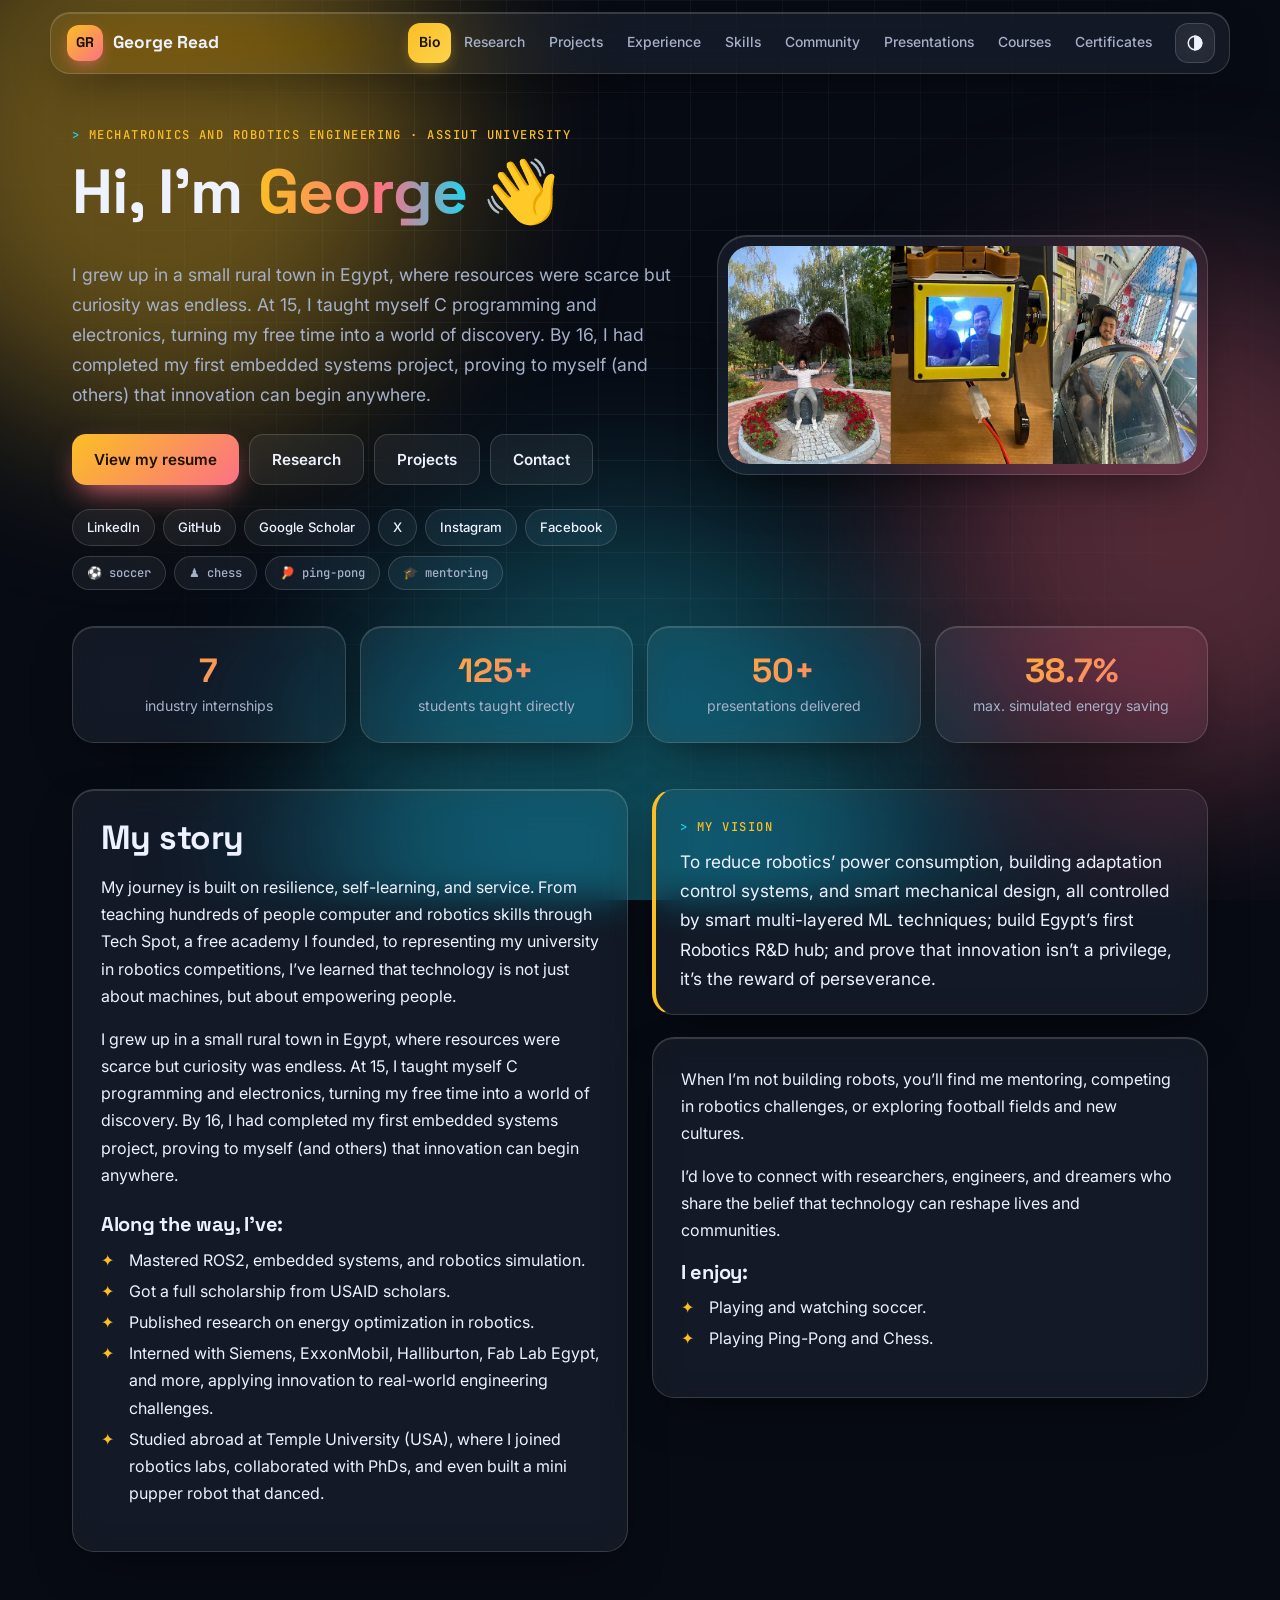
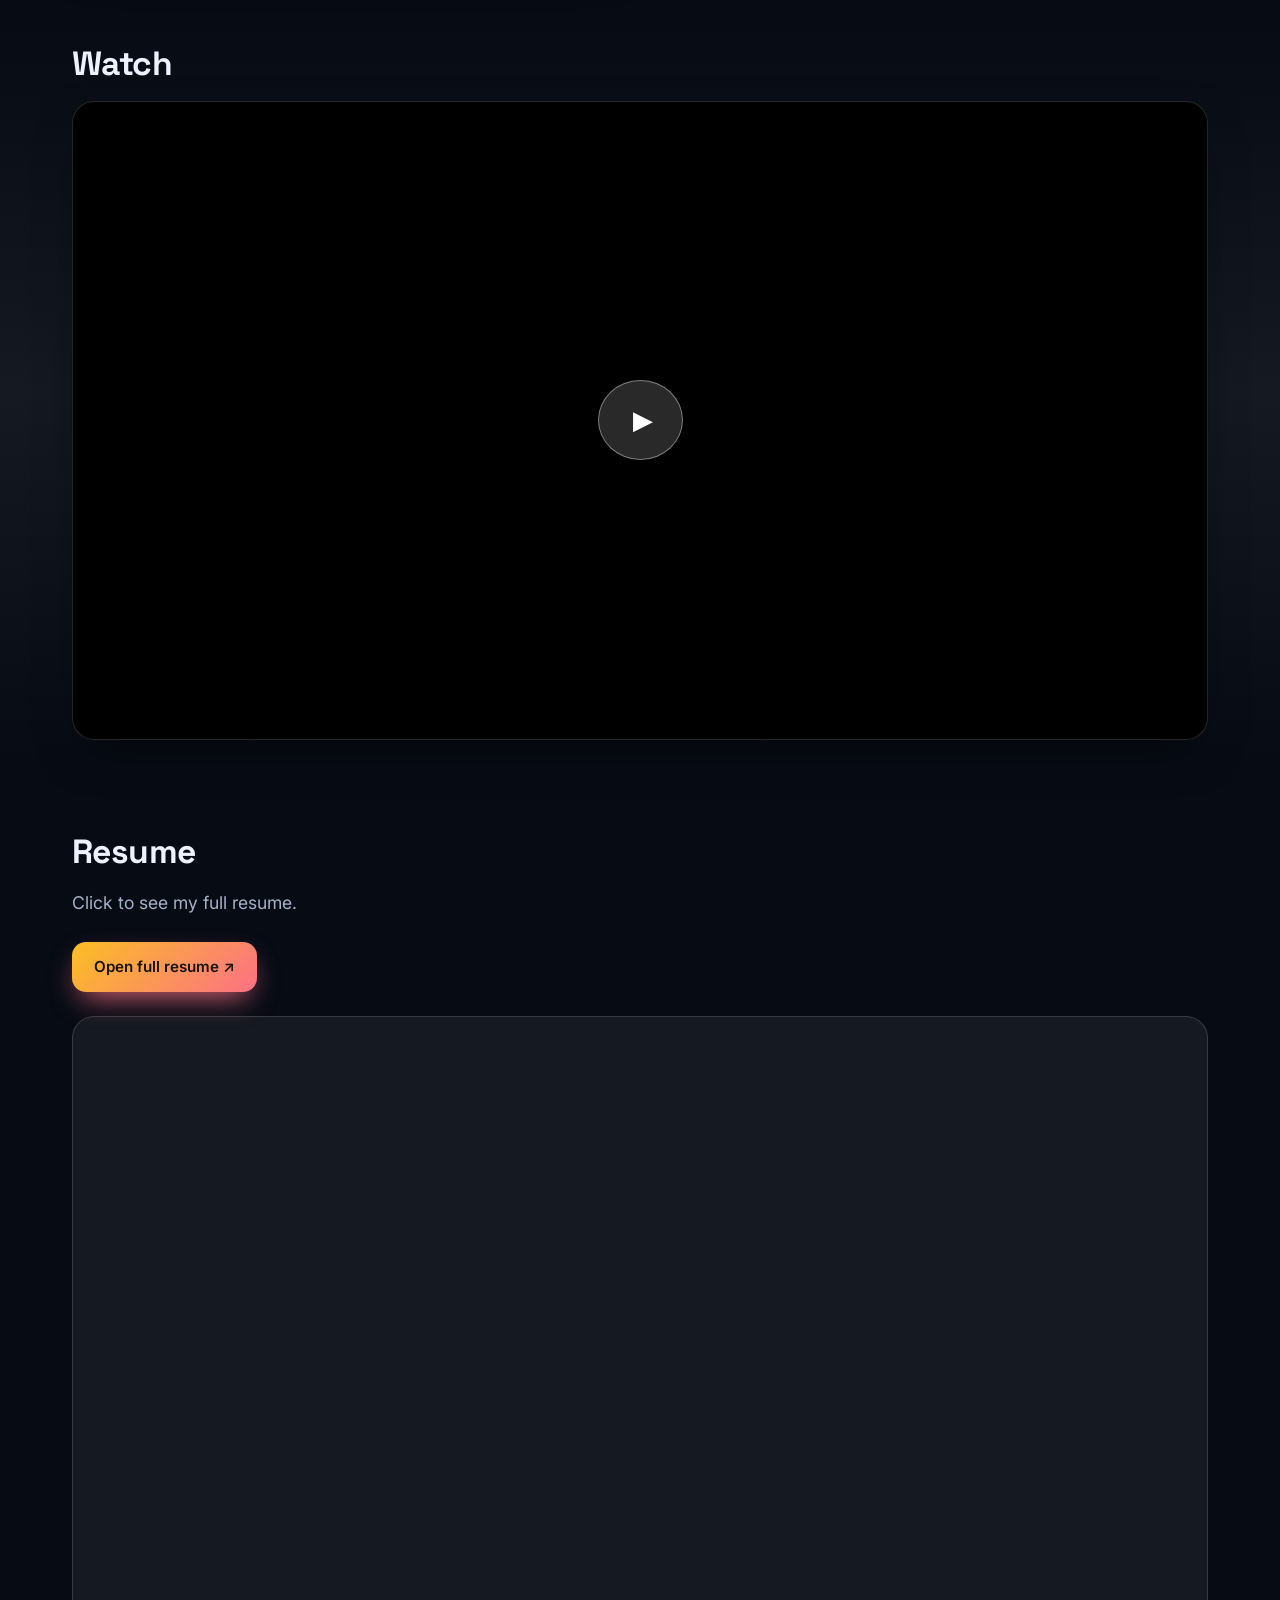
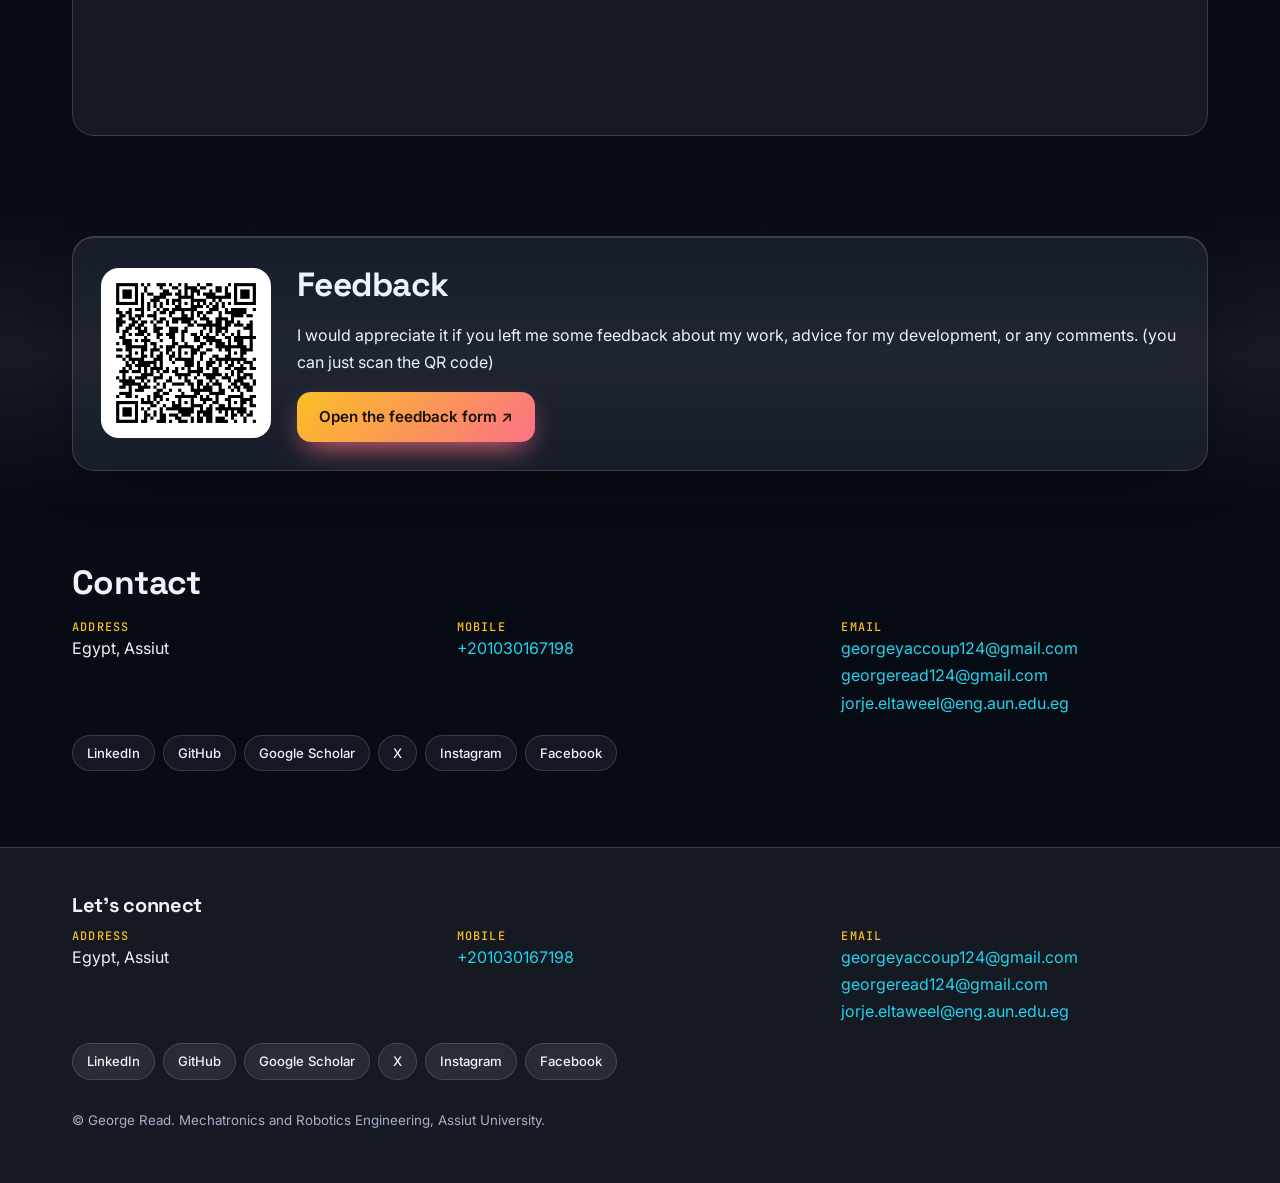
==== index.html @ 404cd370 "Upload portfolio project" ====
<!DOCTYPE html>
<html lang="en">
<head>
<meta charset="utf-8"><meta name="viewport" content="width=device-width,initial-scale=1">
<title>George Read | Mechatronics &amp; Robotics Engineer</title>
<meta name="description" content="George Read: Mechatronics and Robotics Engineering student at Assiut University. Robotics, ROS2, embedded systems, automation and energy-efficient control research.">
<meta property="og:type" content="website"><meta property="og:title" content="George Read | Mechatronics &amp; Robotics Engineer"><meta property="og:description" content="George Read: Mechatronics and Robotics Engineering student at Assiut University. Robotics, ROS2, embedded systems, automation and energy-efficient control research.">

<meta name="twitter:card" content="summary_large_image"><meta name="theme-color" content="#070b14"><meta name="color-scheme" content="dark light">
<link rel="icon" href="assets/favicon.svg" type="image/svg+xml">
<link rel="preconnect" href="https://fonts.googleapis.com"><link rel="preconnect" href="https://fonts.gstatic.com" crossorigin>
<link rel="stylesheet" href="https://fonts.googleapis.com/css2?family=Inter:wght@400;500;600&family=JetBrains+Mono:wght@400;500&family=Space+Grotesk:wght@500;700&display=swap">
<link rel="stylesheet" href="assets/css/style.css"><script type="application/ld+json">{"@context": "https://schema.org", "@type": "Person", "name": "George Yaccoup Altaweel Read", "alternateName": "George Read", "jobTitle": "Mechatronics and Robotics Engineer", "affiliation": {"@type": "CollegeOrUniversity", "name": "Assiut University"}, "address": {"@type": "PostalAddress", "addressLocality": "Assiut", "addressCountry": "EG"}, "email": "georgeyaccoup124@gmail.com", "telephone": "+201030167198", "sameAs": ["https://www.linkedin.com/in/george-yaccoup/", "https://github.com/georgeyaccoup", "https://scholar.google.com/citations?user=r1-InQ8AAAAJ&hl=en", "https://x.com/yaccoupgeorge", "https://www.instagram.com/george_yaccoup124/", "https://www.facebook.com/share/1CzhpdvQAa/"]}</script>
</head>
<body>
<div class="orbs" aria-hidden="true"><i></i><i></i><i></i></div>
<a class="skip" href="#main">Skip to content</a><div id="progress"></div>
<header class="nav"><div class="wrap">
<a class="brand" href="index.html"><span class="logo">GR</span>George Read</a>
<nav class="links" id="links" aria-label="Main"><a href="index.html" class="on" aria-current="page">Bio</a><a href="research.html">Research</a><a href="projects.html">Projects</a><a href="experience.html">Experience</a><a href="skills.html">Skills</a><a href="community.html">Community</a><a href="presentations.html">Presentations</a><a href="courses.html">Courses</a><a href="certificates.html">Certificates</a></nav>
<button class="icon-btn theme" id="theme" aria-label="Toggle light/dark theme"><svg width="18" height="18" viewBox="0 0 24 24" fill="none" stroke="currentColor" stroke-width="2" stroke-linecap="round"><circle cx="12" cy="12" r="9"/><path d="M12 3v18" /><path d="M12 3a9 9 0 0 1 0 18z" fill="currentColor"/></svg></button>
<button class="icon-btn burger" id="burger" aria-label="Menu" aria-expanded="false"><svg width="18" height="18" viewBox="0 0 24 24" fill="none" stroke="currentColor" stroke-width="2" stroke-linecap="round"><path d="M4 7h16M4 12h16M4 17h16"/></svg></button>
</div></header>
<main id="main"><section class="hero"><div class="wrap grid"><div class="rv">
<span class="eyebrow">Mechatronics and Robotics Engineering · Assiut University</span>
<h1>Hi, I’m <span class="grad">George</span> 👋</h1>
<p class="lead">I grew up in a small rural town in Egypt, where resources were scarce but curiosity was endless. At 15, I taught myself C programming and electronics, turning my free time into a world of discovery. By 16, I had completed my first embedded systems project, proving to myself (and others) that innovation can begin anywhere.</p>
<div class="btns"><a class="btn pri" href="#resume">View my resume</a><a class="btn" href="research.html">Research</a><a class="btn" href="projects.html">Projects</a><a class="btn" href="#contact">Contact</a></div>
<div class="pills"><a class="pill" href="https://www.linkedin.com/in/george-yaccoup/" target="_blank" rel="noopener">LinkedIn</a><a class="pill" href="https://github.com/georgeyaccoup" target="_blank" rel="noopener">GitHub</a><a class="pill" href="https://scholar.google.com/citations?user=r1-InQ8AAAAJ&amp;hl=en" target="_blank" rel="noopener">Google Scholar</a><a class="pill" href="https://x.com/yaccoupgeorge" target="_blank" rel="noopener">X</a><a class="pill" href="https://www.instagram.com/george_yaccoup124/" target="_blank" rel="noopener">Instagram</a><a class="pill" href="https://www.facebook.com/share/1CzhpdvQAa/" target="_blank" rel="noopener">Facebook</a></div>
<div class="pills"><span class="pill fun">⚽ soccer</span><span class="pill fun">♟ chess</span><span class="pill fun">🏓 ping-pong</span><span class="pill fun">🎓 mentoring</span></div>
</div><div class="hero-img rv"><a href="assets/img/bio/george-read-hero-banner-p0.webp" data-lb="hero" data-cap="George Read"><img src="assets/img/bio/george-read-hero-banner-p0.webp" width="640" height="297" alt="George Read: robotics and engineering highlights"></a></div></div></section><div class="wrap"><div class="stats"><div class="stat rv"><b data-count="7" data-suffix="">7</b><span>industry internships</span></div><div class="stat rv"><b data-count="125" data-suffix="+">125+</b><span>students taught directly</span></div><div class="stat rv"><b data-count="50" data-suffix="+">50+</b><span>presentations delivered</span></div><div class="stat rv"><b data-count="38.7" data-suffix="%">38.7%</b><span>max. simulated energy saving</span></div></div></div><section class="sec"><div class="wrap"><div class="two"><div class="card rv"><h2>My story</h2><p>My journey is built on resilience, self-learning, and service. From teaching hundreds of people computer and robotics skills through Tech Spot, a free academy I founded, to representing my university in robotics competitions, I’ve learned that technology is not just about machines, but about empowering people.</p><p>I grew up in a small rural town in Egypt, where resources were scarce but curiosity was endless. At 15, I taught myself C programming and electronics, turning my free time into a world of discovery. By 16, I had completed my first embedded systems project, proving to myself (and others) that innovation can begin anywhere.</p>
<h3 style="margin-top:1.2em">Along the way, I’ve:</h3><ul class="check"><li>Mastered ROS2, embedded systems, and robotics simulation.</li><li>Got a full scholarship from USAID scholars.</li><li>Published research on energy optimization in robotics.</li><li>Interned with Siemens, ExxonMobil, Halliburton, Fab Lab Egypt, and more, applying innovation to real-world engineering challenges.</li><li>Studied abroad at Temple University (USA), where I joined robotics labs, collaborated with PhDs, and even built a mini pupper robot that danced.</li></ul></div>
<div><div class="quote rv"><span class="eyebrow">My vision</span><p style="margin:0">To reduce robotics’ power consumption, building adaptation control systems, and smart mechanical design, all controlled by smart multi-layered ML techniques; build Egypt’s first Robotics R&amp;D hub; and prove that innovation isn’t a privilege, it’s the reward of perseverance.</p></div>
<div class="card rv" style="margin-top:22px"><p>When I’m not building robots, you’ll find me mentoring, competing in robotics challenges, or exploring football fields and new cultures.</p><p>I’d love to connect with researchers, engineers, and dreamers who share the belief that technology can reshape lives and communities.</p><h3>I enjoy:</h3><ul class="check"><li>Playing and watching soccer.</li><li>Playing Ping-Pong and Chess.</li></ul></div></div></div></div></section><section class="sec alt"><div class="wrap"><h2>Watch</h2><div class="vid" data-yt="Rc7--QmobW4" data-title="George Read: introduction video"><button type="button" aria-label="Play video: George Read: introduction video"></button></div></div></section><section class="sec" id="resume"><div class="wrap"><h2>Resume</h2><p class="lead">Click to see my full resume.</p>
<div class="btns"><a class="btn pri" href="https://drive.google.com/file/d/1xLezP3o81pXRpRXxeOxk9F3aaRt-gBpb/view?usp=sharing" target="_blank" rel="noopener">Open full resume ↗</a></div>
<iframe class="frame" src="https://drive.google.com/file/d/1xLezP3o81pXRpRXxeOxk9F3aaRt-gBpb/preview" title="George Read resume" loading="lazy"></iframe></div></section><section class="sec alt"><div class="wrap"><div class="card fb"><img src="assets/img/feedback-qr.png" width="170" height="170" alt="QR code linking to the feedback form"><div><h2>Feedback</h2><p>I would appreciate it if you left me some feedback about my work, advice for my development, or any comments. (you can just scan the QR code)</p><a class="btn pri" href="https://docs.google.com/forms/d/e/1FAIpQLSd8nn_WpLrHY5jV5SJzPiBdSsbkWQz-CBs0Tmbnlb9qqT5AoQ/viewform?usp=sharing" target="_blank" rel="noopener">Open the feedback form ↗</a></div></div></div></section><section class="sec" id="contact"><div class="wrap"><h2>Contact</h2><div class="contact"><div><b>Address</b>Egypt, Assiut</div><div><b>Mobile</b><a href="tel:+201030167198">+201030167198</a></div><div><b>Email</b><a href="mailto:georgeyaccoup124@gmail.com">georgeyaccoup124@gmail.com</a><br><a href="mailto:georgeread124@gmail.com">georgeread124@gmail.com</a><br><a href="mailto:jorje.eltaweel@eng.aun.edu.eg">jorje.eltaweel@eng.aun.edu.eg</a></div></div><div class="pills" style="margin-top:18px"><a class="pill" href="https://www.linkedin.com/in/george-yaccoup/" target="_blank" rel="noopener">LinkedIn</a><a class="pill" href="https://github.com/georgeyaccoup" target="_blank" rel="noopener">GitHub</a><a class="pill" href="https://scholar.google.com/citations?user=r1-InQ8AAAAJ&amp;hl=en" target="_blank" rel="noopener">Google Scholar</a><a class="pill" href="https://x.com/yaccoupgeorge" target="_blank" rel="noopener">X</a><a class="pill" href="https://www.instagram.com/george_yaccoup124/" target="_blank" rel="noopener">Instagram</a><a class="pill" href="https://www.facebook.com/share/1CzhpdvQAa/" target="_blank" rel="noopener">Facebook</a></div></div></section></main>
<footer><div class="wrap"><h3>Let’s connect</h3><div class="contact"><div><b>Address</b>Egypt, Assiut</div><div><b>Mobile</b><a href="tel:+201030167198">+201030167198</a></div><div><b>Email</b><a href="mailto:georgeyaccoup124@gmail.com">georgeyaccoup124@gmail.com</a><br><a href="mailto:georgeread124@gmail.com">georgeread124@gmail.com</a><br><a href="mailto:jorje.eltaweel@eng.aun.edu.eg">jorje.eltaweel@eng.aun.edu.eg</a></div></div><div class="pills" style="margin-top:18px"><a class="pill" href="https://www.linkedin.com/in/george-yaccoup/" target="_blank" rel="noopener">LinkedIn</a><a class="pill" href="https://github.com/georgeyaccoup" target="_blank" rel="noopener">GitHub</a><a class="pill" href="https://scholar.google.com/citations?user=r1-InQ8AAAAJ&amp;hl=en" target="_blank" rel="noopener">Google Scholar</a><a class="pill" href="https://x.com/yaccoupgeorge" target="_blank" rel="noopener">X</a><a class="pill" href="https://www.instagram.com/george_yaccoup124/" target="_blank" rel="noopener">Instagram</a><a class="pill" href="https://www.facebook.com/share/1CzhpdvQAa/" target="_blank" rel="noopener">Facebook</a></div><p style="margin-top:26px"><small>© George Read. Mechatronics and Robotics Engineering, Assiut University.</small></p></div></footer>
<script src="assets/js/app.js" defer></script>
</body></html>
---- assets/css/style.css ----
/* ===== George Read | glass theme: midnight + desert gold + coral + electric cyan ===== */
:root{--bg:#070b14;--text:#eef2ff;--muted:#a6b1c9;--glass:rgba(255,255,255,.06);--glass2:rgba(255,255,255,.1);--edge:rgba(255,255,255,.15);--edge2:rgba(255,255,255,.3);
--gold:#fbbf24;--coral:#fb7185;--cyan:#22d3ee;--ink:#1a1205;--accent:var(--cyan);--shadow:0 18px 50px -18px rgba(0,0,0,.65);--grid:rgba(255,255,255,.045);
--o1:rgba(251,191,36,.38);--o2:rgba(251,113,133,.30);--o3:rgba(34,211,238,.30);--r:22px;--max:1180px;color-scheme:dark}
:root[data-theme="light"]{--bg:#fdf5e6;--text:#1c1633;--muted:#5d5873;--glass:rgba(255,255,255,.55);--glass2:rgba(255,255,255,.78);--edge:rgba(255,255,255,.9);--edge2:rgba(120,90,40,.28);
--gold:#d97706;--coral:#e11d48;--cyan:#0e7490;--accent:#0e7490;--shadow:0 18px 44px -20px rgba(120,80,20,.35);--grid:rgba(60,40,10,.06);
--o1:rgba(251,191,36,.55);--o2:rgba(251,113,133,.35);--o3:rgba(34,211,238,.35);color-scheme:light}
*{box-sizing:border-box}html{scroll-behavior:smooth;scroll-padding-top:100px}
body{margin:0;background:var(--bg);color:var(--text);font:16px/1.7 Inter,system-ui,-apple-system,"Segoe UI",Roboto,sans-serif;-webkit-font-smoothing:antialiased;min-height:100vh;position:relative}
body:before{content:"";position:fixed;inset:0;z-index:-1;pointer-events:none;background-image:linear-gradient(var(--grid) 1px,transparent 1px),linear-gradient(90deg,var(--grid) 1px,transparent 1px);background-size:46px 46px;-webkit-mask-image:radial-gradient(ellipse at 50% 30%,#000 25%,transparent 78%);mask-image:radial-gradient(ellipse at 50% 30%,#000 25%,transparent 78%)}
.orbs{position:fixed;inset:0;z-index:-2;overflow:hidden;pointer-events:none}.orbs i{position:absolute;border-radius:50%;filter:blur(90px);animation:drift 24s ease-in-out infinite alternate}
.orbs i:nth-child(1){width:560px;height:560px;background:var(--o1);top:-140px;left:-120px}.orbs i:nth-child(2){width:520px;height:520px;background:var(--o2);top:30vh;right:-160px;animation-delay:-8s}.orbs i:nth-child(3){width:600px;height:600px;background:var(--o3);bottom:-220px;left:25vw;animation-delay:-15s}
@keyframes drift{to{transform:translate(70px,50px) scale(1.12)}}
h1,h2,h3,h4{font-family:"Space Grotesk",Inter,system-ui,sans-serif;line-height:1.18;margin:0 0 .5em;letter-spacing:-.015em}
h1{font-size:clamp(2.2rem,5.4vw,3.9rem);font-weight:700}h2{font-size:clamp(1.5rem,3vw,2.1rem)}h3{font-size:1.25rem}h4{font-size:1.02rem}
p{margin:0 0 1em}a{color:var(--accent);text-decoration:none}a:hover{text-decoration:underline}
img{max-width:100%;height:auto;display:block}ul{padding-left:1.2em;margin:0 0 1em}li{margin:.25em 0}
.wrap{max-width:var(--max);margin:0 auto;padding:0 22px}.sec{padding:46px 0}.sec.alt{background:linear-gradient(180deg,transparent,var(--glass),transparent)}
.skip{position:absolute;left:-999px}.skip:focus{left:12px;top:12px;background:var(--gold);color:var(--ink);padding:8px 14px;border-radius:10px;z-index:99}
#progress{position:fixed;top:0;left:0;height:3px;width:0;background:linear-gradient(90deg,var(--gold),var(--coral),var(--cyan));z-index:60}
/* glass primitive */
.card,.stat,.quote,.file,.pill,.chip,.search,.icon-btn,.nav .wrap,.hero-img,.fb img{background:var(--glass);border:1px solid var(--edge);-webkit-backdrop-filter:blur(18px) saturate(160%);backdrop-filter:blur(18px) saturate(160%)}
@supports not (backdrop-filter:blur(1px)){.card,.stat,.quote,.file,.pill,.chip,.search,.icon-btn,.nav .wrap{background:color-mix(in srgb,var(--bg) 85%,#fff 8%)}}
.card,.stat,.file{position:relative;box-shadow:var(--shadow),inset 0 1px 0 var(--edge);overflow:hidden}
.card:before,.stat:before,.file:before{content:"";position:absolute;inset:0;border-radius:inherit;pointer-events:none;opacity:0;transition:opacity .35s;background:radial-gradient(420px circle at var(--mx,50%) var(--my,0%),rgba(255,255,255,.13),transparent 60%)}
.card:hover:before,.stat:hover:before,.file:hover:before{opacity:1}
/* nav */
.nav{position:sticky;top:12px;z-index:50;padding:0 12px}
.nav .wrap{display:flex;align-items:center;gap:12px;height:62px;border-radius:20px;padding:0 14px 0 16px;max-width:var(--max);box-shadow:var(--shadow),inset 0 1px 0 var(--edge)}
.brand{display:flex;align-items:center;gap:10px;font-family:"Space Grotesk",sans-serif;font-weight:700;color:var(--text);font-size:1.08rem;white-space:nowrap}.brand:hover{text-decoration:none}
.logo{width:36px;height:36px;border-radius:12px;display:grid;place-items:center;background:linear-gradient(135deg,var(--gold),var(--coral));color:var(--ink);font-size:.88rem;font-weight:700;box-shadow:0 6px 18px -6px var(--coral)}
.links{display:flex;gap:2px;margin-left:auto;flex-wrap:nowrap}.links a{color:var(--muted);padding:8px 11px;border-radius:12px;font-size:.87rem;font-weight:500;white-space:nowrap;transition:.2s}
.links a:hover{color:var(--text);background:var(--glass2);text-decoration:none}.links a.on{color:var(--ink);background:linear-gradient(135deg,var(--gold),#fcd34d);font-weight:600;box-shadow:0 6px 18px -8px var(--gold)}
.icon-btn{color:var(--text);width:40px;height:40px;border-radius:13px;cursor:pointer;display:grid;place-items:center}.icon-btn:hover{border-color:var(--edge2)}.burger{display:none}
@media(max-width:1080px){.burger{display:grid;margin-left:0}.icon-btn.theme{margin-left:auto}.links{position:fixed;top:86px;left:12px;right:12px;flex-direction:column;margin:0;padding:12px;border-radius:20px;background:color-mix(in srgb,var(--bg) 78%,transparent);border:1px solid var(--edge);-webkit-backdrop-filter:blur(24px);backdrop-filter:blur(24px);display:none;box-shadow:var(--shadow)}.links.open{display:flex}.links a{font-size:1rem;padding:12px 14px}}
/* hero + headings */
.hero{padding:58px 0 30px}.hero .grid{display:grid;grid-template-columns:1.1fr .9fr;gap:44px;align-items:center}@media(max-width:900px){.hero .grid{grid-template-columns:1fr}}
.eyebrow{display:inline-block;font:500 .76rem "JetBrains Mono",ui-monospace,Menlo,monospace;letter-spacing:.12em;text-transform:uppercase;color:var(--gold);margin-bottom:1em}.eyebrow:before{content:"> ";color:var(--cyan)}
.grad{background:linear-gradient(90deg,var(--gold),var(--coral) 60%,var(--cyan));-webkit-background-clip:text;background-clip:text;color:transparent}
.lead{font-size:1.1rem;color:var(--muted);max-width:60ch}
.hero-img{border-radius:30px;padding:10px;box-shadow:var(--shadow),inset 0 1px 0 var(--edge);transform:rotate(1.2deg);transition:transform .5s}.hero-img:hover{transform:rotate(0)}.hero-img img{border-radius:22px}
.btns{display:flex;flex-wrap:wrap;gap:10px;margin:24px 0}
.btn{display:inline-flex;align-items:center;gap:8px;padding:12px 22px;border-radius:14px;font-weight:600;color:var(--text);background:var(--glass);border:1px solid var(--edge);-webkit-backdrop-filter:blur(14px);backdrop-filter:blur(14px);cursor:pointer;font-size:.95rem;transition:.25s}
.btn:hover{text-decoration:none;transform:translateY(-2px);border-color:var(--edge2);box-shadow:var(--shadow)}
.btn.pri{background:linear-gradient(135deg,var(--gold),var(--coral));color:var(--ink);border:0;box-shadow:0 12px 30px -10px var(--coral)}
.pills{display:flex;flex-wrap:wrap;gap:8px;margin-top:10px}.pill{font-size:.82rem;padding:6px 14px;border-radius:99px;color:var(--text);font-weight:500}
a.pill:hover{border-color:var(--gold);color:var(--gold);text-decoration:none}.pill.fun{font-family:"JetBrains Mono",ui-monospace,monospace;font-size:.76rem;color:var(--muted)}
.stats{display:grid;grid-template-columns:repeat(4,1fr);gap:14px;margin-top:6px}@media(max-width:760px){.stats{grid-template-columns:repeat(2,1fr)}}
.stat{border-radius:var(--r);padding:22px;text-align:center}.stat b{display:block;font:700 2.1rem "Space Grotesk",sans-serif;background:linear-gradient(135deg,var(--gold),var(--coral));-webkit-background-clip:text;background-clip:text;color:transparent}.stat span{color:var(--muted);font-size:.88rem}
.ph{padding:62px 0 26px}.ph h1{background:linear-gradient(90deg,var(--text) 40%,var(--gold));-webkit-background-clip:text;background-clip:text;color:transparent}.ph p{max-width:80ch;color:var(--muted);font-size:1.05rem;margin:0}
.card{border-radius:var(--r);padding:28px}
.two{display:grid;grid-template-columns:1fr 1fr;gap:24px}@media(max-width:860px){.two{grid-template-columns:1fr}}
.quote{border-radius:var(--r);border-left:4px solid var(--gold);padding:20px 24px;font-size:1.08rem;box-shadow:var(--shadow)}
.check{list-style:none;padding:0}.check li{padding-left:28px;position:relative}.check li:before{content:"✦";position:absolute;left:0;color:var(--gold)}
.badge{display:inline-block;font:500 .72rem "JetBrains Mono",ui-monospace,monospace;letter-spacing:.04em;padding:5px 12px;border-radius:99px;background:color-mix(in srgb,var(--gold) 16%,transparent);color:var(--gold);border:1px solid color-mix(in srgb,var(--gold) 35%,transparent);margin-bottom:12px}
.meta{color:var(--muted);font:400 .84rem "JetBrains Mono",ui-monospace,monospace;margin-bottom:.9em}
.tags{display:flex;flex-wrap:wrap;gap:6px;margin:10px 0}.tag{font:400 .72rem "JetBrains Mono",ui-monospace,monospace;padding:3px 10px;border-radius:8px;background:color-mix(in srgb,var(--cyan) 11%,transparent);color:var(--accent);border:1px solid color-mix(in srgb,var(--cyan) 28%,transparent)}
.links-row{display:flex;flex-wrap:wrap;gap:8px;margin-top:12px}.links-row a{font-size:.82rem;font-weight:600;padding:7px 13px;border:1px solid var(--edge);border-radius:11px;background:var(--glass);color:var(--text);transition:.2s}
.links-row a:hover{border-color:var(--gold);color:var(--gold);text-decoration:none;transform:translateY(-1px)}
.gal{columns:3 220px;column-gap:14px;margin:18px 0}.gal.sm{columns:2 140px}
.shot{margin:0 0 14px;break-inside:avoid;border-radius:16px;overflow:hidden;border:1px solid var(--edge);background:var(--glass);box-shadow:0 10px 26px -14px rgba(0,0,0,.6);transition:transform .35s,border-color .35s}
.shot:hover{transform:translateY(-3px);border-color:var(--edge2)}.shot a{display:block;cursor:zoom-in;overflow:hidden}.shot img{width:100%;transition:transform .6s}.shot a:hover img{transform:scale(1.05)}
.shot figcaption{padding:9px 13px;font-size:.82rem;color:var(--muted)}
.proj-grid{display:grid;grid-template-columns:repeat(auto-fill,minmax(min(100%,520px),1fr));gap:24px;align-items:start}
.proj{display:flex;flex-direction:column}.proj .gal{margin:0 0 16px}.proj h3{margin-bottom:.35em}.proj[hidden]{display:none}.proj .shot img{max-height:440px;object-fit:contain;background:rgba(0,0,0,.18)}
.filters{display:flex;flex-wrap:wrap;gap:8px;align-items:center;margin:0 0 24px}.chip{color:var(--text);padding:9px 17px;border-radius:99px;cursor:pointer;font:500 .86rem Inter,sans-serif;transition:.2s}.chip:hover{border-color:var(--edge2)}
.chip[aria-pressed=true]{background:linear-gradient(135deg,var(--gold),var(--coral));color:var(--ink);border-color:transparent;font-weight:600}
.search{flex:1;min-width:190px;padding:11px 18px;border-radius:99px;color:var(--text);font:inherit;font-size:.9rem;outline:none}.search:focus{border-color:var(--gold)}.search::placeholder{color:var(--muted)}
.feature{border-color:color-mix(in srgb,var(--gold) 45%,var(--edge));box-shadow:var(--shadow),0 0 60px -25px var(--gold),inset 0 1px 0 var(--edge)}
.sub{border-top:1px solid var(--edge);padding-top:22px;margin-top:22px}
.tl{position:relative;padding-left:30px;border-left:2px solid var(--edge);margin-left:8px}.tl>article{position:relative;margin-bottom:34px}
.tl>article.card{overflow:visible}.tl>article:after{content:"";position:absolute;left:-40px;top:34px;width:16px;height:16px;border-radius:50%;background:linear-gradient(135deg,var(--gold),var(--coral));border:4px solid var(--bg);box-shadow:0 0 18px var(--gold)}
.certs-mini{display:flex;flex-wrap:wrap;gap:10px;margin-top:12px}.certs-mini .shot{width:120px;margin:0}
.sk-grid{display:grid;grid-template-columns:repeat(auto-fill,minmax(310px,1fr));gap:20px}.sk-n{font:500 .82rem "JetBrains Mono",ui-monospace,monospace;color:var(--cyan);letter-spacing:.1em}
.res3{display:grid;grid-template-columns:repeat(3,1fr);gap:14px;margin:14px 0}@media(max-width:700px){.res3{grid-template-columns:1fr}}.res3 .stat b{font-size:2.4rem}
.steps{counter-reset:s;list-style:none;padding:0}.steps li{counter-increment:s;position:relative;padding:0 0 18px 54px}
.steps li:before{content:counter(s);position:absolute;left:0;top:0;width:38px;height:38px;border-radius:12px;background:linear-gradient(135deg,var(--gold),var(--coral));color:var(--ink);display:grid;place-items:center;font-weight:700}
.vid{position:relative;aspect-ratio:16/9;border-radius:var(--r);overflow:hidden;background:#000;border:1px solid var(--edge);box-shadow:var(--shadow)}
.vid iframe,.vid button{position:absolute;inset:0;width:100%;height:100%;border:0}.vid button{background:center/cover;cursor:pointer;display:grid;place-items:center;padding:0}
.vid button:after{content:"▶";width:78px;height:78px;border-radius:50%;background:rgba(255,255,255,.16);border:1px solid rgba(255,255,255,.4);-webkit-backdrop-filter:blur(10px);backdrop-filter:blur(10px);color:#fff;display:grid;place-items:center;font-size:1.6rem;padding-left:5px;transition:.25s}.vid button:hover:after{background:var(--gold);color:var(--ink);transform:scale(1.1)}
.frame{width:100%;height:min(80vh,760px);border:1px solid var(--edge);border-radius:var(--r);background:var(--glass)}
.files{display:grid;grid-template-columns:repeat(auto-fill,minmax(300px,1fr));gap:14px}
.file{display:flex;align-items:center;gap:14px;padding:14px 16px;border-radius:16px;color:var(--text);transition:.25s}.file:hover{border-color:var(--gold);text-decoration:none;transform:translateY(-3px)}
.file i{font:600 .7rem "JetBrains Mono",ui-monospace,monospace;font-style:normal;padding:10px 8px;border-radius:11px;background:linear-gradient(135deg,var(--gold),var(--coral));color:var(--ink);min-width:48px;text-align:center}.file span{overflow-wrap:anywhere;font-size:.92rem;font-weight:500}
.contact{display:grid;grid-template-columns:repeat(auto-fit,minmax(220px,1fr));gap:18px}.contact b{display:block;font:500 .74rem "JetBrains Mono",ui-monospace,monospace;text-transform:uppercase;letter-spacing:.1em;color:var(--gold)}
.fb{display:grid;grid-template-columns:auto 1fr;gap:26px;align-items:center}@media(max-width:620px){.fb{grid-template-columns:1fr}}.fb img{width:170px;border-radius:18px;background:#fff;padding:8px}
footer{margin-top:30px;padding:46px 0 34px;border-top:1px solid var(--edge);background:var(--glass);-webkit-backdrop-filter:blur(18px);backdrop-filter:blur(18px)}footer small{color:var(--muted)}
.rv{opacity:0;transform:translateY(22px);transition:opacity .8s,transform .8s}.rv.in{opacity:1;transform:none}
@media(prefers-reduced-motion:reduce){.rv{opacity:1;transform:none;transition:none}html{scroll-behavior:auto}.orbs i{animation:none}.hero-img{transform:none}}
.lb{position:fixed;inset:0;background:rgba(4,7,14,.9);-webkit-backdrop-filter:blur(14px);backdrop-filter:blur(14px);z-index:100;display:none;align-items:center;justify-content:center;flex-direction:column;padding:20px}.lb.open{display:flex}
.lb img{max-width:94vw;max-height:80vh;object-fit:contain;border-radius:14px;box-shadow:0 30px 80px -20px #000}.lb p{color:#cbd5e1;margin:14px 0 0;text-align:center;max-width:80ch;font-size:.92rem}
.lb button{position:absolute;background:rgba(255,255,255,.12);border:1px solid rgba(255,255,255,.2);color:#fff;width:46px;height:46px;border-radius:50%;font-size:1.4rem;cursor:pointer}.lb button:hover{background:var(--gold);color:var(--ink)}
.lb .x{top:18px;right:18px}.lb .pv{left:16px;top:50%}.lb .nx{right:16px;top:50%}.lb .ct{position:absolute;top:26px;left:24px;color:#94a3b8;font:.85rem "JetBrains Mono",monospace}
@media print{.nav,.lb,#progress,.btns,.orbs{display:none}body{background:#fff;color:#000}}
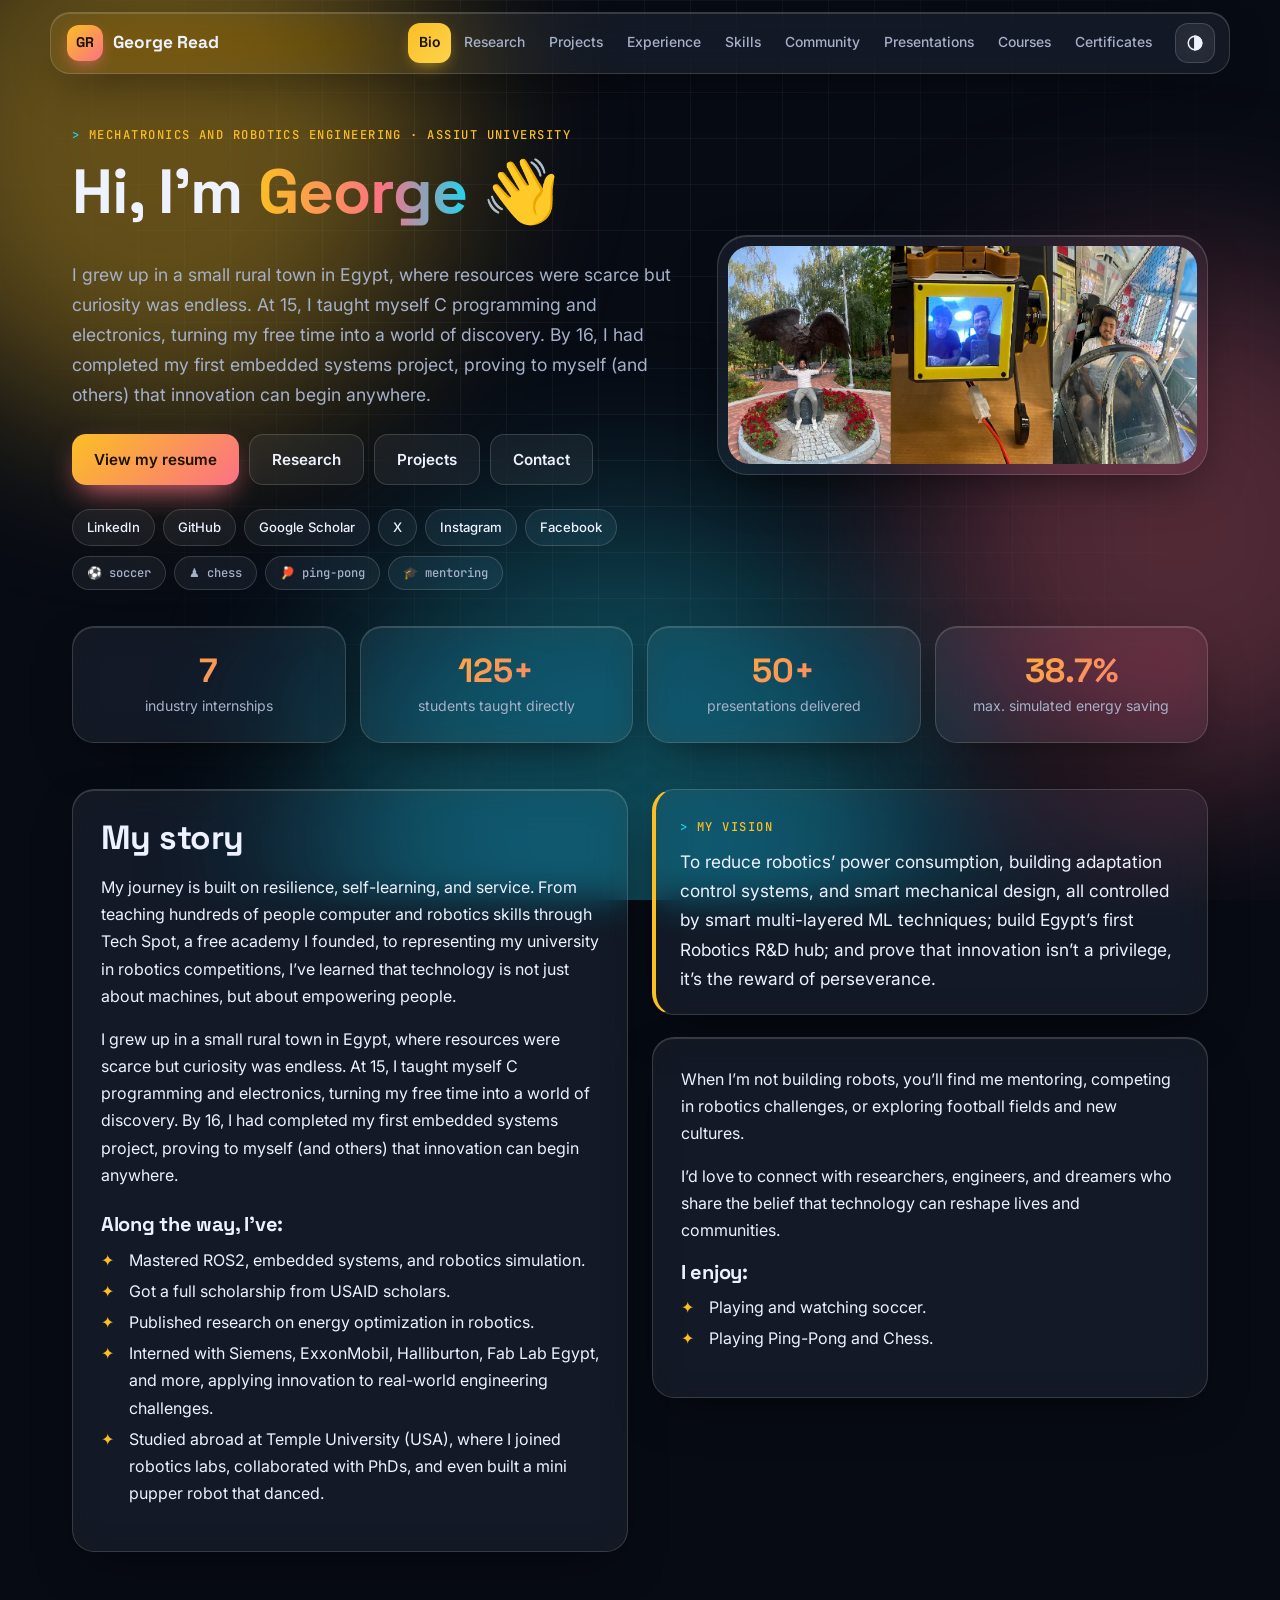
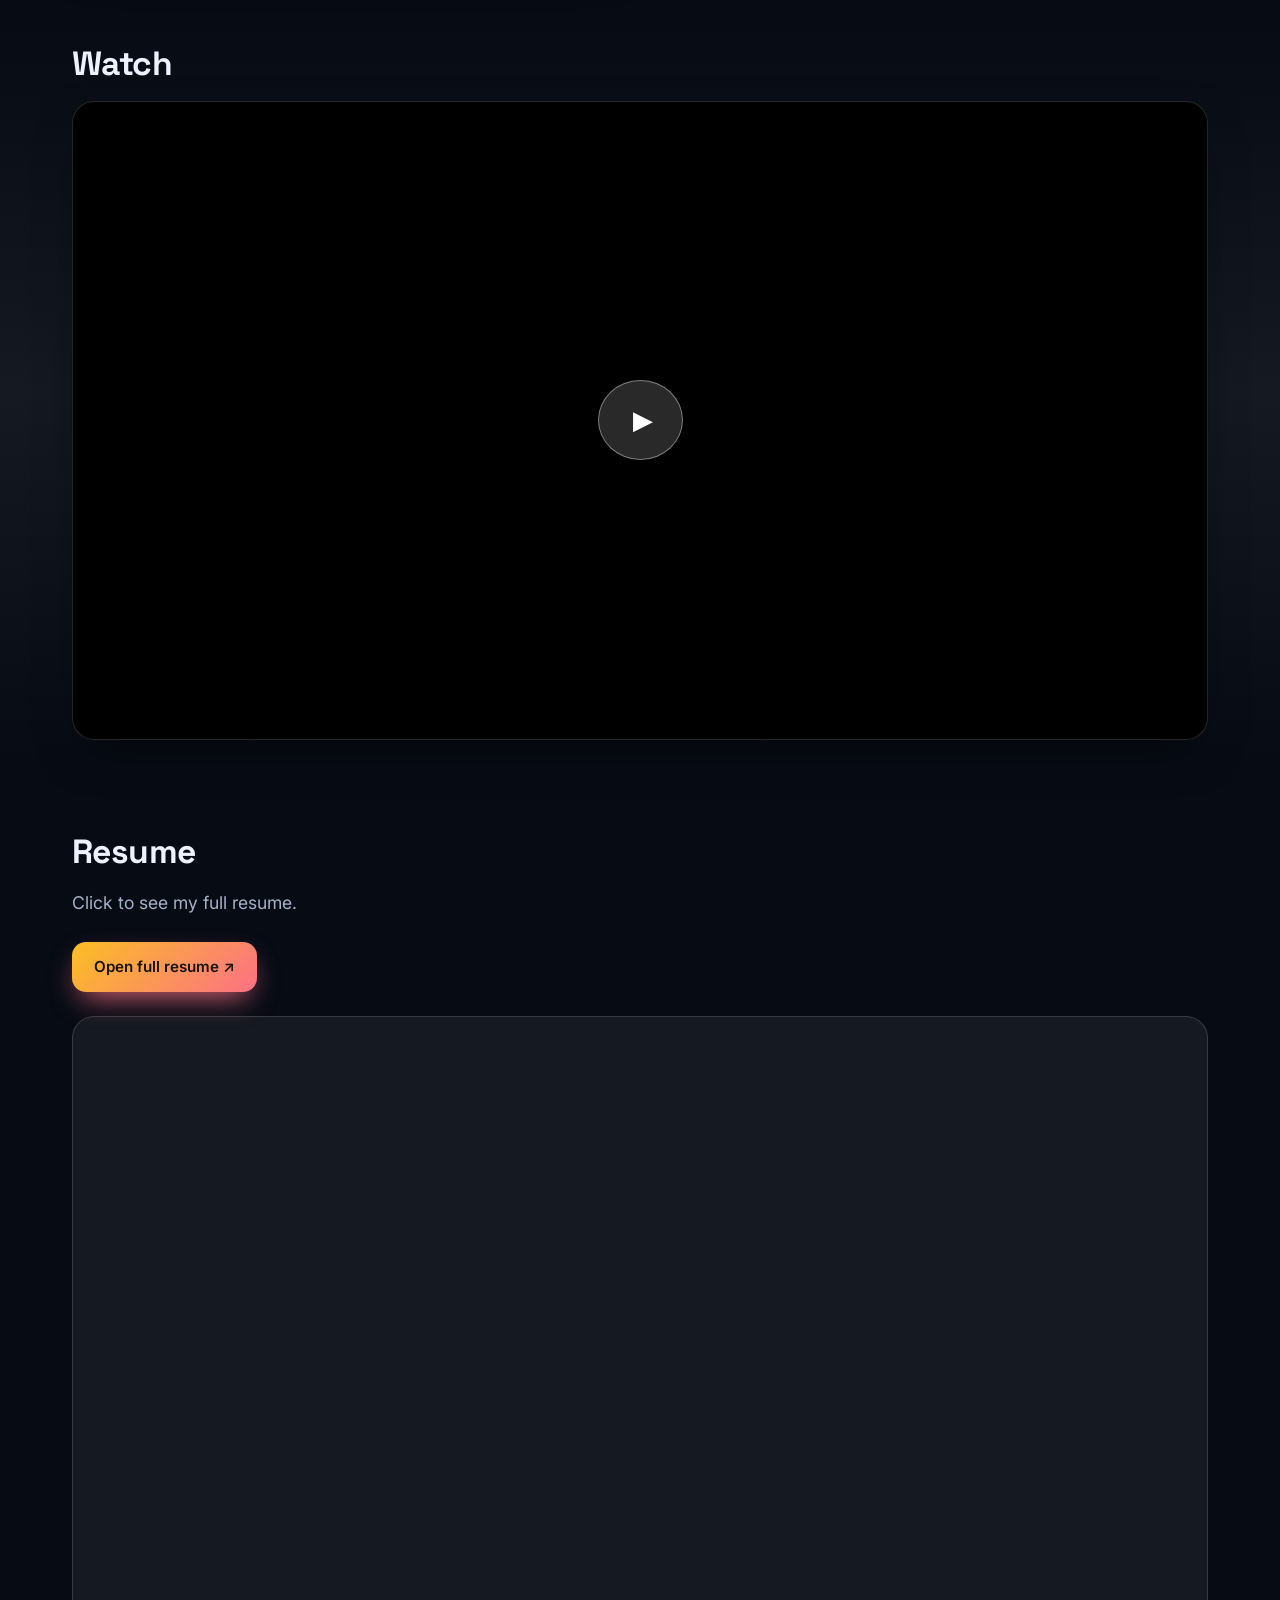
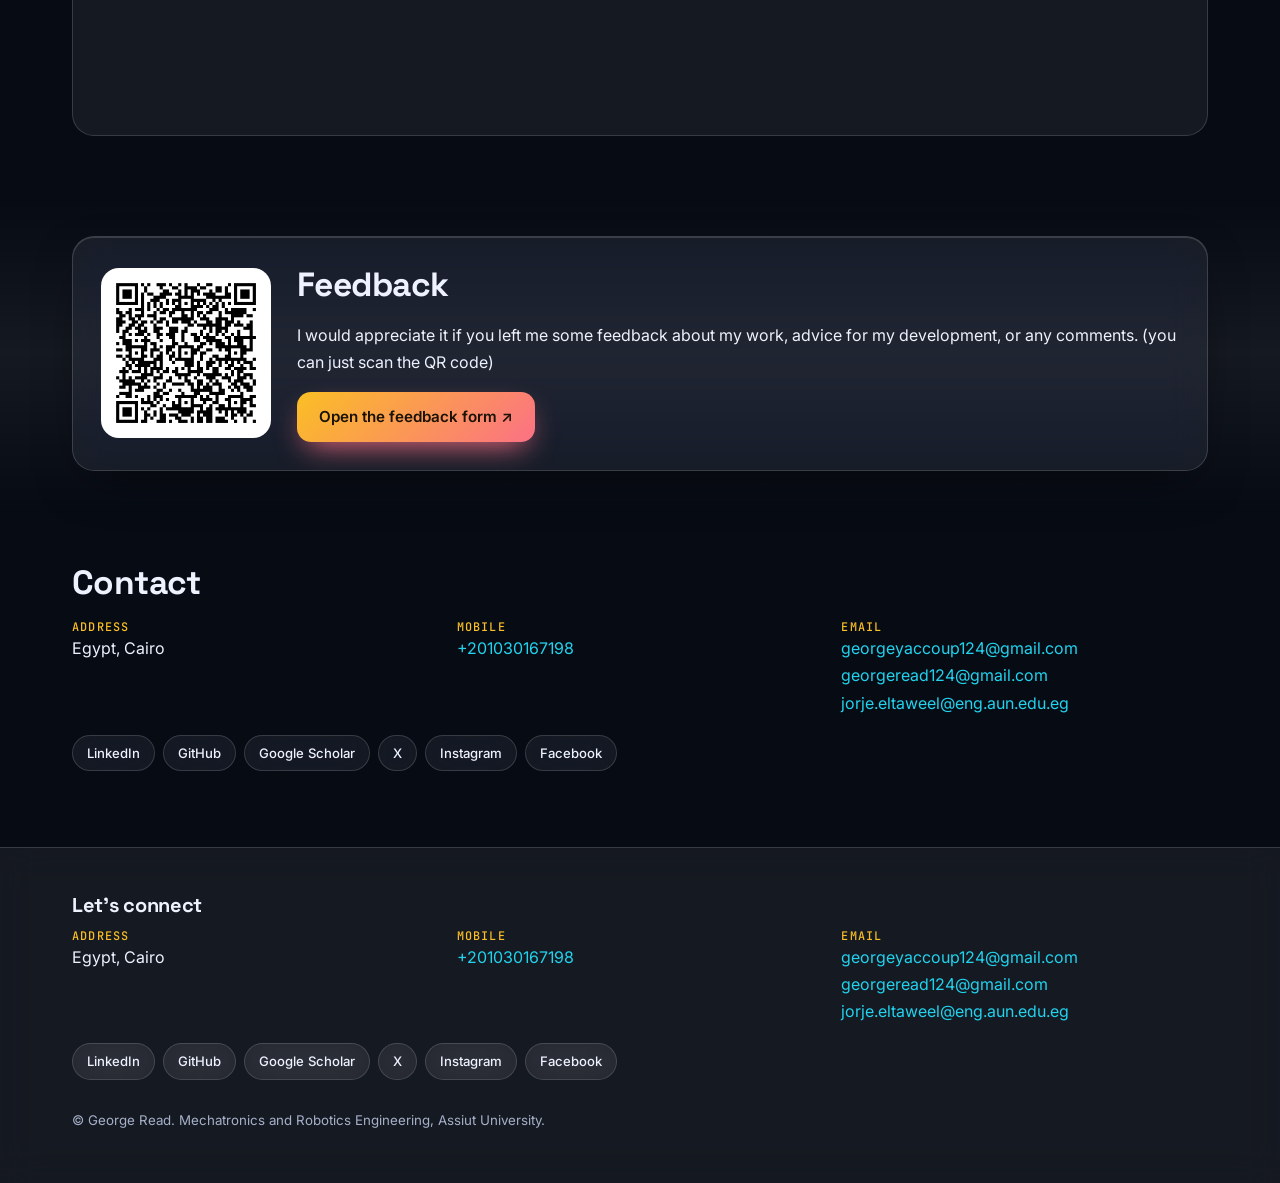
==== commit fef4931e: "Update index.html" ====
--- a/index.html
+++ b/index.html
@@ -3,7 +3,7 @@
 <head>
 <meta charset="utf-8"><meta name="viewport" content="width=device-width,initial-scale=1">
 <title>George Read | Mechatronics &amp; Robotics Engineer</title>
-<meta name="description" content="George Read: Mechatronics and Robotics Engineering student at Assiut University. Robotics, ROS2, embedded systems, automation and energy-efficient control research.">
+<meta name="description" content="George Read: Mechatronics and Robotics Engineering graduate from Assiut University. Robotics, ROS2, embedded systems, automation and energy-efficient control research.">
 <meta property="og:type" content="website"><meta property="og:title" content="George Read | Mechatronics &amp; Robotics Engineer"><meta property="og:description" content="George Read: Mechatronics and Robotics Engineering student at Assiut University. Robotics, ROS2, embedded systems, automation and energy-efficient control research.">
 
 <meta name="twitter:card" content="summary_large_image"><meta name="theme-color" content="#070b14"><meta name="color-scheme" content="dark light">
@@ -33,7 +33,7 @@
 <div><div class="quote rv"><span class="eyebrow">My vision</span><p style="margin:0">To reduce robotics’ power consumption, building adaptation control systems, and smart mechanical design, all controlled by smart multi-layered ML techniques; build Egypt’s first Robotics R&amp;D hub; and prove that innovation isn’t a privilege, it’s the reward of perseverance.</p></div>
 <div class="card rv" style="margin-top:22px"><p>When I’m not building robots, you’ll find me mentoring, competing in robotics challenges, or exploring football fields and new cultures.</p><p>I’d love to connect with researchers, engineers, and dreamers who share the belief that technology can reshape lives and communities.</p><h3>I enjoy:</h3><ul class="check"><li>Playing and watching soccer.</li><li>Playing Ping-Pong and Chess.</li></ul></div></div></div></div></section><section class="sec alt"><div class="wrap"><h2>Watch</h2><div class="vid" data-yt="Rc7--QmobW4" data-title="George Read: introduction video"><button type="button" aria-label="Play video: George Read: introduction video"></button></div></div></section><section class="sec" id="resume"><div class="wrap"><h2>Resume</h2><p class="lead">Click to see my full resume.</p>
 <div class="btns"><a class="btn pri" href="https://drive.google.com/file/d/1xLezP3o81pXRpRXxeOxk9F3aaRt-gBpb/view?usp=sharing" target="_blank" rel="noopener">Open full resume ↗</a></div>
-<iframe class="frame" src="https://drive.google.com/file/d/1xLezP3o81pXRpRXxeOxk9F3aaRt-gBpb/preview" title="George Read resume" loading="lazy"></iframe></div></section><section class="sec alt"><div class="wrap"><div class="card fb"><img src="assets/img/feedback-qr.png" width="170" height="170" alt="QR code linking to the feedback form"><div><h2>Feedback</h2><p>I would appreciate it if you left me some feedback about my work, advice for my development, or any comments. (you can just scan the QR code)</p><a class="btn pri" href="https://docs.google.com/forms/d/e/1FAIpQLSd8nn_WpLrHY5jV5SJzPiBdSsbkWQz-CBs0Tmbnlb9qqT5AoQ/viewform?usp=sharing" target="_blank" rel="noopener">Open the feedback form ↗</a></div></div></div></section><section class="sec" id="contact"><div class="wrap"><h2>Contact</h2><div class="contact"><div><b>Address</b>Egypt, Assiut</div><div><b>Mobile</b><a href="tel:+201030167198">+201030167198</a></div><div><b>Email</b><a href="mailto:georgeyaccoup124@gmail.com">georgeyaccoup124@gmail.com</a><br><a href="mailto:georgeread124@gmail.com">georgeread124@gmail.com</a><br><a href="mailto:jorje.eltaweel@eng.aun.edu.eg">jorje.eltaweel@eng.aun.edu.eg</a></div></div><div class="pills" style="margin-top:18px"><a class="pill" href="https://www.linkedin.com/in/george-yaccoup/" target="_blank" rel="noopener">LinkedIn</a><a class="pill" href="https://github.com/georgeyaccoup" target="_blank" rel="noopener">GitHub</a><a class="pill" href="https://scholar.google.com/citations?user=r1-InQ8AAAAJ&amp;hl=en" target="_blank" rel="noopener">Google Scholar</a><a class="pill" href="https://x.com/yaccoupgeorge" target="_blank" rel="noopener">X</a><a class="pill" href="https://www.instagram.com/george_yaccoup124/" target="_blank" rel="noopener">Instagram</a><a class="pill" href="https://www.facebook.com/share/1CzhpdvQAa/" target="_blank" rel="noopener">Facebook</a></div></div></section></main>
-<footer><div class="wrap"><h3>Let’s connect</h3><div class="contact"><div><b>Address</b>Egypt, Assiut</div><div><b>Mobile</b><a href="tel:+201030167198">+201030167198</a></div><div><b>Email</b><a href="mailto:georgeyaccoup124@gmail.com">georgeyaccoup124@gmail.com</a><br><a href="mailto:georgeread124@gmail.com">georgeread124@gmail.com</a><br><a href="mailto:jorje.eltaweel@eng.aun.edu.eg">jorje.eltaweel@eng.aun.edu.eg</a></div></div><div class="pills" style="margin-top:18px"><a class="pill" href="https://www.linkedin.com/in/george-yaccoup/" target="_blank" rel="noopener">LinkedIn</a><a class="pill" href="https://github.com/georgeyaccoup" target="_blank" rel="noopener">GitHub</a><a class="pill" href="https://scholar.google.com/citations?user=r1-InQ8AAAAJ&amp;hl=en" target="_blank" rel="noopener">Google Scholar</a><a class="pill" href="https://x.com/yaccoupgeorge" target="_blank" rel="noopener">X</a><a class="pill" href="https://www.instagram.com/george_yaccoup124/" target="_blank" rel="noopener">Instagram</a><a class="pill" href="https://www.facebook.com/share/1CzhpdvQAa/" target="_blank" rel="noopener">Facebook</a></div><p style="margin-top:26px"><small>© George Read. Mechatronics and Robotics Engineering, Assiut University.</small></p></div></footer>
+<iframe class="frame" src="https://drive.google.com/file/d/1xLezP3o81pXRpRXxeOxk9F3aaRt-gBpb/preview" title="George Read resume" loading="lazy"></iframe></div></section><section class="sec alt"><div class="wrap"><div class="card fb"><img src="assets/img/feedback-qr.png" width="170" height="170" alt="QR code linking to the feedback form"><div><h2>Feedback</h2><p>I would appreciate it if you left me some feedback about my work, advice for my development, or any comments. (you can just scan the QR code)</p><a class="btn pri" href="https://docs.google.com/forms/d/e/1FAIpQLSd8nn_WpLrHY5jV5SJzPiBdSsbkWQz-CBs0Tmbnlb9qqT5AoQ/viewform?usp=sharing" target="_blank" rel="noopener">Open the feedback form ↗</a></div></div></div></section><section class="sec" id="contact"><div class="wrap"><h2>Contact</h2><div class="contact"><div><b>Address</b>Egypt, Cairo</div><div><b>Mobile</b><a href="tel:+201030167198">+201030167198</a></div><div><b>Email</b><a href="mailto:georgeyaccoup124@gmail.com">georgeyaccoup124@gmail.com</a><br><a href="mailto:georgeread124@gmail.com">georgeread124@gmail.com</a><br><a href="mailto:jorje.eltaweel@eng.aun.edu.eg">jorje.eltaweel@eng.aun.edu.eg</a></div></div><div class="pills" style="margin-top:18px"><a class="pill" href="https://www.linkedin.com/in/george-yaccoup/" target="_blank" rel="noopener">LinkedIn</a><a class="pill" href="https://github.com/georgeyaccoup" target="_blank" rel="noopener">GitHub</a><a class="pill" href="https://scholar.google.com/citations?user=r1-InQ8AAAAJ&amp;hl=en" target="_blank" rel="noopener">Google Scholar</a><a class="pill" href="https://x.com/yaccoupgeorge" target="_blank" rel="noopener">X</a><a class="pill" href="https://www.instagram.com/george_yaccoup124/" target="_blank" rel="noopener">Instagram</a><a class="pill" href="https://www.facebook.com/share/1CzhpdvQAa/" target="_blank" rel="noopener">Facebook</a></div></div></section></main>
+<footer><div class="wrap"><h3>Let’s connect</h3><div class="contact"><div><b>Address</b>Egypt, Cairo</div><div><b>Mobile</b><a href="tel:+201030167198">+201030167198</a></div><div><b>Email</b><a href="mailto:georgeyaccoup124@gmail.com">georgeyaccoup124@gmail.com</a><br><a href="mailto:georgeread124@gmail.com">georgeread124@gmail.com</a><br><a href="mailto:jorje.eltaweel@eng.aun.edu.eg">jorje.eltaweel@eng.aun.edu.eg</a></div></div><div class="pills" style="margin-top:18px"><a class="pill" href="https://www.linkedin.com/in/george-yaccoup/" target="_blank" rel="noopener">LinkedIn</a><a class="pill" href="https://github.com/georgeyaccoup" target="_blank" rel="noopener">GitHub</a><a class="pill" href="https://scholar.google.com/citations?user=r1-InQ8AAAAJ&amp;hl=en" target="_blank" rel="noopener">Google Scholar</a><a class="pill" href="https://x.com/yaccoupgeorge" target="_blank" rel="noopener">X</a><a class="pill" href="https://www.instagram.com/george_yaccoup124/" target="_blank" rel="noopener">Instagram</a><a class="pill" href="https://www.facebook.com/share/1CzhpdvQAa/" target="_blank" rel="noopener">Facebook</a></div><p style="margin-top:26px"><small>© George Read. Mechatronics and Robotics Engineering, Assiut University.</small></p></div></footer>
 <script src="assets/js/app.js" defer></script>
-</body></html>+</body></html>
